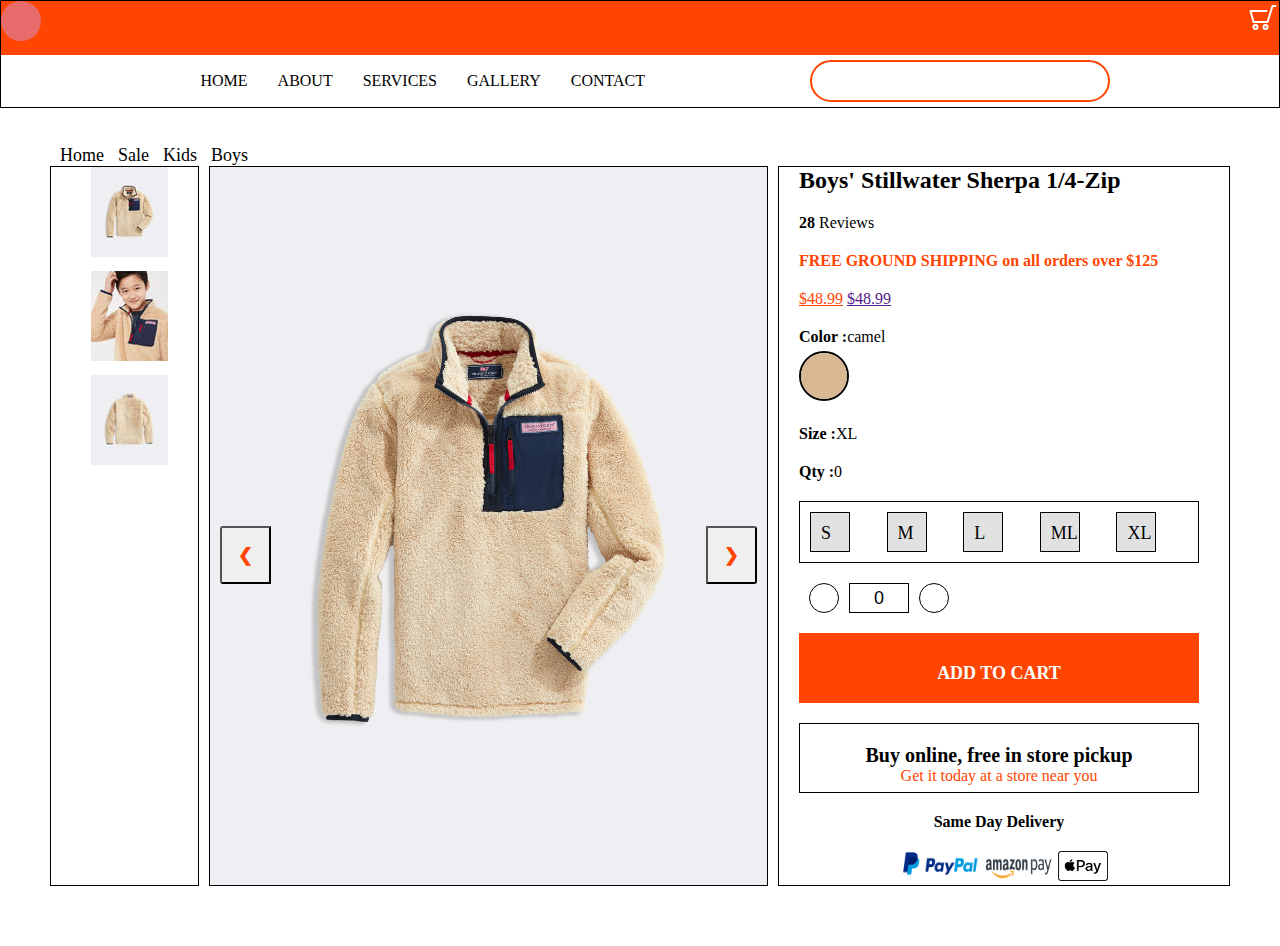
==== index.html @ 54a13995 "first commit" ====
<!DOCTYPE html>
<html lang="en">
<head>
    <meta charset="UTF-8">
    <meta http-equiv="X-UA-Compatible" content="IE=edge">
    <meta name="viewport" content="width=device-width, initial-scale=1.0">
    <title>Product Catalog</title>
    <link rel="stylesheet" href="style.css">
    <link rel="stylesheet" href="https://use.fontawesome.com/releases/v5.15.2/css/all.css" integrity="sha384-vSIIfh2YWi9wW0r9iZe7RJPrKwp6bG+s9QZMoITbCckVJqGCCRhc+ccxNcdpHuYu" crossorigin="anonymous">
   
   
</head>
<body>
   <section id="nav-bar">
     <header id="nav-header">
		<div id="logo"><img src="Images/cd-logo.svg" alt="Homepage"></div>

		<!-- <div id="cd-hamburger-menu"><a class="cd-img-replace" href="#0"><img src="Images/cd-hamburger-menu.svg" alt=""></a></div> -->
		<div id="cd-cart-trigger"><a class="cd-img-replace" href="#0"><img src="Images/cd-cart.svg" alt=""></a></div>
	 </header>

	 <nav id="main-nav">
		<ul>
			<li><a href="#0">Home</a></li>
			<li><a href="#0">About</a></li>
			<li><a class="current" href="#0">Services</a></li>
			<li><a href="#0">Gallery</a></li>
            <li><a href="#0">Contact</a></li>
           
        </ul>
         <div class="searchBox"><input type="search"></div>
	 </nav>

    </section>

    <div class="discount-popup-box">
        <div class="empty-box"></div>
        <div class="dicount-inner">
            <p>Get a discount of 50%</p>
            <input type="text">
            <input type="text">
            <button type="submit"></button>
        </div>

    </div>
  
    <section class="mainContainer">
        <div id="product-nav">
            <a href="">Home</a>
            <a href="">Sale</a>
            <a href="">Kids</a>
            <a href="">Boys</a>
        </div>
        <div class="productContainer">
            <div class="thumbBox Boxes">
                <div id="thumbImagesBox">
                    <img id="thumb-image-1" src="Images/thumb-image1.jpg" alt=""><br>
                    <img id="thumb-image-2" src="Images/thumb-image2.jpg" alt=""><br>
                    <img id="thumb-image-3" src="Images/thumb-image3.jpg" alt="">
                </div>
              
            </div>
            <div class="productBox Boxes">
                <img id=image-1" class="slides" src="Images/product-image1.jpg" alt="">
                <img id=image-2" class="slides" src="Images/product-image2.jpg" alt="">
                <img id=image-3" class="slides" src="Images/product-image3.jpg" alt="">
                <button class="left" onclick="prev(-1)">❮</button>  
                <button class="right" onclick="next(1)">❯</button>  
                
            </div>
            <div class="detailsBox Boxes">
                <h2 id="item-name">Boys' Stillwater Sherpa 1/4-Zip</h2>
                <div class="box-margin">
                    <a href=""><i class="fas fa-star"></i></a>
                    <a href=""><i class="fas fa-star"></i></a>
                    <a href=""><i class="fas fa-star"></i></a>
                    <a href=""><i class="fas fa-star"></i></a>
                    <a href=""><i class="fas fa-star-half-alt"></i></a>
                    <span><b>28</b> Reviews</span>
                </div>
                <div class="box-margin">
                    <h4  class="textColor1">FREE GROUND SHIPPING <span>on all orders over $125</span></h4>
                </div>
                <div class="box-margin">  
                    <p>
                        <a id="price" class="price textColor1" href="" >$48.99</a>
                        <a class="price" href="">$48.99</a>
                    </p>
                    
                </div>
                <div id="pdtColorInfo" class="box-margin">
                   
                    <p><b>Color :</b><span>camel</span></p>
                    <div id="showColor">
                        <img src="Images/color.jpg" alt="">
                    </div>
                </div>
              
                <div class="box-margin">
                    <p><b>Size :</b><span id="size">XL</span></p>
                </div>
                <div class="box-margin">
                    <p><b>Qty :</b><span id="qty">0</span></p>
                </div>


                <div id="selectSizeBox" class="box-margin">
                    <div id="size-1" class="size">S</div>
                    <div id="size-2" class="size">M</div>
                    <div id="size-3" class="size">L</div>
                    <div id="size-4" class="size">ML</div>
                    <div id="size-5" class="size">XL</div>
                  
                </div>

               <div class="itemNoSelectBox box-margin" >
                   <div id="reduce-no" class="item-increase"><span class="qty-btn"><i  class="fas fa-minus"></i></span></div>
                   <div  class="item-no"><input id="quantity" type="text" value="1"></div>
                   <div id="increase-no"  class="item-increase" > <span class="qty-btn" ><i class="fas fa-plus"></i></span></div>
                  
               </div>
               <div id="addToCartBox" class="storeBox box-margin">
                   <a>add to cart</a>
               </div>
                <div id="buyBox" class="storeBox box-margin">
                   <a href="">Buy online, free in store pickup</a><br>
                   <a href="">Get it today at a store near you</a>
                </div>
               <div id="pdtDelivery" class="box-margin payment">
                   <p><span><i class="fas fa-cart-plus"></i><strong>Same Day Delivery</strong></p>
                </div>

                <div id="pdtPaymentOptions" class="box-margin">
                  <p class="payment-accept payment">
                      <img class="payment-accept-logo" src="Images/pay-paypal.png" alt="paypal">
                      <img class="payment-accept-logo" src="Images/pay-amazon.png" alt="amazon">
                      <img  class="payment-accept-logo" src="Images/pay-applepay.png" alt="apple">
                  </p>
                  <!-- <p class="after-paymsg payment">
                      <span>or payments of $ 12.25 by</span>
                      <span ><img class="afterpay-logo" src="Images/afterpay-image.svg" alt=""></span>
                  </p>

               
                      <p class="paymentOptions-list box-margin payment" >
                          <a href=""><i class="fas fa-gift"></i>Gift Options</a>
                          <a href=""><i class="far fa-heart"></i>Add to Wishlist</a>
                      </p>
                  -->

                </div>

            </div>
        </div>
        <!-- CartBox -->
         <div id="cartBox" >
            <div id="cartBox-inner">
                <div class="cart-heading"><p>Items added to Cart<span id="close-btn">&times</span></p></div>
                <div class="cart-wrapper">
                    <div class="cart-inner"><img id="cart-item-image" src="Images/product-image1.jpg" alt=""></div>
                    <div class="cart-inner">
                        <div class="box-margin">
                            <h4  class="textColor1">Boys' Stillwater Sherpa 1/4-Zip</h4>
                        </div>
                        <div class=" cart-item-info box-margin">  
                            <p class="box-margin">
                                <span class="textColor1">$48.99</span> <span>$48.99</span>
                            </p>
    
                            <p class="box-margin">
                                <span  class="textColor1">Qty: </span> <span >1</span>
                            </p>
                            <p >
                                <span class="textColor1">$391.92</span>
                            </p>
                            
                        </div>
                    </div>
                </div>
                <div class="cart-total-wrapper">
                    <div class="cart-total-inner"><p class="total">Cart Subtotal:<span id="cart-amount">$39.92</span></p></div>
                      <div div class="progress-box"><div class="progress"></div></div>
                    <p class="textColor1">You qualify for Free Shipping</p>
                </div>
    
                <div id="checkout-box" class="storeBox box-margin">
                    <a id="checkout" href="checkoutpage.html">checkout</a>
                </div>
                 <div id="continue-shop-box" class="storeBox box-margin">
                    <a href="#">continue shopping</a>
                 
                 </div>
            </div>
           
            
        </div> 
    </section>
    <script src="jquery-3.6.0.min.js"></script>
  <script type="text/javascript" src="script.js"></script>
  <script src="jquery-script.js"></script>

 
</body>
</html>
---- style.css ----
* {
    padding: 0;
    margin: 0;
    box-sizing: border-box;
}





.discount-popup-box{
    visibility: hidden;
}


#nav-bar{
    border:1px solid black;
    /* padding:0 0 10px 0; */
}

#nav-header{
    display:flex;
    justify-content: space-between;
    padding-bottom:10px;
   background-color:orangered;
    
}

#main-nav{
    padding:5px;
    display: flex;
    justify-content: space-evenly;
}



#main-nav ul{
    display:flex;
    align-items: center;
    justify-content:center;
}


#main-nav ul li{
    list-style:none;
}


#main-nav ul li a{
   text-decoration:none;
   text-transform: uppercase;
   padding-left:30px;
   color:black;
}



#main-nav ul li a:hover{
    color:orangered;
 }

.searchBox{
    border:2px solid orangered;
    border-radius:25px;
    padding:10px;
    width:300px;
    height:70%;

    
}

.searchBox input{
   border:none;
   font-size:16px;
   width:100%;
   height:auto;
   outline:none;
 
}



.productContainer {
    display: grid;
    grid-template-columns: 1fr 4fr 3fr;
    column-gap: 10px;
    margin: 0 50px 20px 50px;
   

}

#product-nav {
    margin: 0 50px 0 50px;
}

#product-nav a {
    padding-left: 10px;
    text-decoration: none;
    font-size: 18px;
    color: black;
}

.productContainer .Boxes {
    border: 1px solid black;
    margin-bottom: 40px;
}

.thumbBox {
    padding: 0 30px;
}

#thumbImagesBox {
    margin-left: 10px;
}

#thumbImagesBox img:not(:last-child) {
    margin-bottom: 10px;
}

.productBox {
    /* max-width: 1000px; */
    position: relative;

}

.productBox img {

    width: 100%;
    height: 100%;
    display: none;
}


.left,
.right {
    cursor: pointer;
    position: absolute;
    top: 50%;
    width: auto;
    padding: 16px;
    color:orangered;
    font-weight: bold;
    font-size: 18px;
    transition: 0.6s ease;

}


.left {
    left: 10px;
    border-radius: 3px 0 0 3px;
}

.right {
    right: 10px;
    border-radius: 0 3px 3px 0;
}

.left:hover,
.right:hover {
    background-color: rgba(115, 115, 115, 0.8);
}

.detailsBox {
    padding-right: 30px;
    padding-left: 20px;

}

.box-margin {
    margin-top: 20px;
}

.textColor1 {
    color: orangered;
}



#showColor img{
    margin-top: 5px;
    border: 2px solid black;
    width: 50px;
    height:50px;
    border-radius:50%;
}

#selectSizeBox {
    display: grid;
    grid-template-columns: repeat(5, 1fr);
    grid-gap: 5px;
    border: 1px solid black;
    padding: 10px;

}

#selectSizeBox .size {
    border: 1px solid black;
    width: 40px;
    height: 40px;
    padding: 10px;
    font-size: 18px;
    background-color:#e1e1e1;
    color:black;
    cursor: pointer;
}

.itemNoSelectBox {

    display: flex;

}



.item-increase {
    border-radius: 50px;
    border: 1px solid black;
    width: 30px;
    height: 30px;
    margin-left: 10px;
    padding: 7px;
    cursor: pointer;

}

.item-increase .qty-btn {
    text-align: center;
    color:orangered;
    font-size: 12px;
}

.item-no {

    /* padding:5px 22px; */
    margin-left: 10px;

}

.item-no input {
    text-align: center;
    border: 1px solid black;
    outline: none;
    width: 60px;
    height: 30px;
    color: black;
    font-size: 18px;

}

.storeBox {

    width: 400px;
    height: 70px;
    padding: 30px;
    text-align: center;
}


#addToCartBox {
    background-color: orangered;
    cursor: pointer;
}

#addToCartBox a {

    color: white;
    font-weight: bold;
    font-size: 18px;
    text-decoration: none;
    text-transform: uppercase;
    
}

#buyBox {
    padding: 20px;
    border: 1px solid black;
   
}

#buyBox a:first-child {
   
    text-decoration: none;
    font-weight: bold;
    font-size: 20px;
    color:black;

}


#buyBox a:last-child {
    color:orangered;
    text-decoration: none;
}


.payment-accept {
    text-align: center;
    padding-left: 10px;
}

.payment-accept-logo {
    width: 30px;
    height: 30px;

}

.payment-accept-logo:nth-child(1) {
    width: 80px;
}

.payment-accept-logo:nth-child(2) {
    width: 70px;
}


.payment-accept-logo:nth-child(3) {
    width: 50px;
}

.payment {
    text-align: center;
}

.afterpay-logo {
    width: 70px;
    height: 25px;
}

.paymentOptions-list a {
    padding-left: 10px;
    text-decoration: none;
    font-size: 18px;
    color: black;
}


/* cart-pop-up styling */

#cartBox {
    
    width: 420px;
    height: 650px;
    padding:0 10px 10px 10px;
    position: absolute;
    top: 0;
    right: 0;
    z-index: 100;
    background-color: white;
    visibility: hidden;
    border:1px solid rgba(185, 184, 184, 0.897);
}

#close-btn{
    padding-left:120px;
    font-weight:bold;
    font-size:24px;
    cursor: pointer;
   
}


#close-btn:hover{
  
   color:black;
   transform: scale(40px);
}



.cart-heading {
    background-color: orangered;
    text-align: center;
    font-size: 18px;
    height:50px;
    padding:12px 0;
    color: white;
}

.cart-wrapper {
    display: grid;
    grid-template-columns: 3fr 3fr;
    grid-template-rows: 250px;
    /* margin: 10px; */
    padding-bottom: 10px;
    column-gap: 10px;
    border-bottom: 1px solid orangered;
}

.cart-inner {
    border: 1px solid black;
}

.cart-inner #cart-item-image {
    width: 100%;
    height: 100%;
}

.cart-total-wrapper {
    padding-bottom: 10px;
    border-bottom: 1px solid orangered;
}

.progress-box{
    width:100%;
    background-color:white;
    border-radius: 20px;
    border:1px solid black;
    margin: 10px 0 5px 0;
}

.progress {
    background-color: limegreen;
    width:40%;
    height: 8px;
  
    border-radius: 20px;
}

.cart-total-inner .total {

    font-size: 18px;
}

#cart-amount {
    padding-left: 160px;
}


#checkout-box {
    background-color:limegreen;
}


#checkout-box a {

    color: white;
    font-weight: bold;
    font-size: 18px;
    text-decoration: none;
    text-transform: uppercase;
}



#continue-shop-box {
    padding: 20px;
    border: 1px solid black;
}


#continue-shop-box a {
    color: black;
    text-decoration: none;
    text-transform: uppercase;
    font-weight: bold;
    font-size: 16px;
}


/* media query */

@media screen and (max-width: 830px) {
    .productContainer {
        grid-template-columns: 1fr;
    }
}
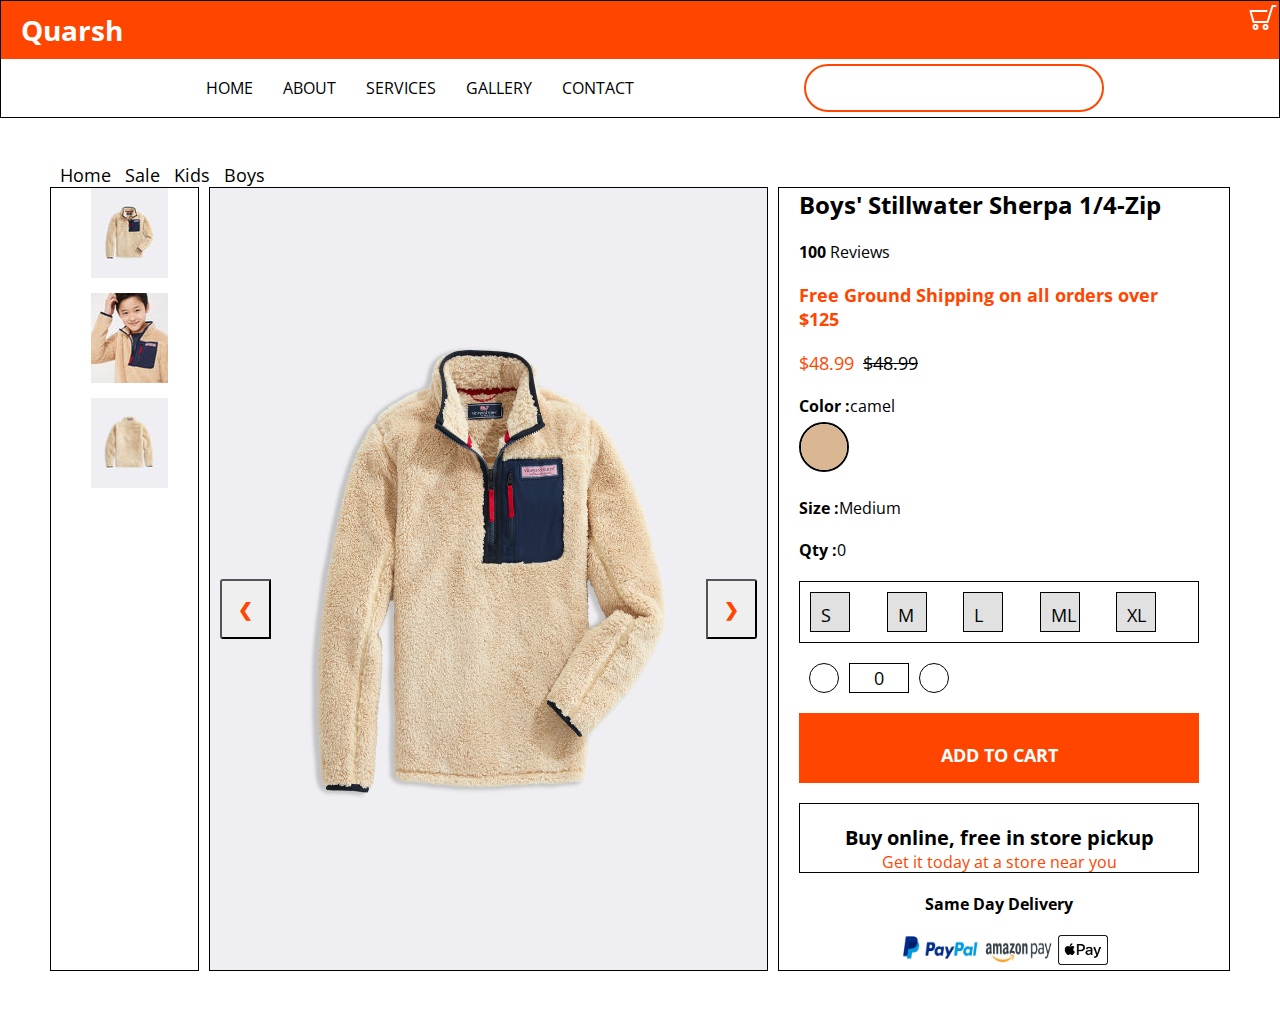
==== commit 4c1c3e76: "modification of stylesheets" ====
--- a/index.html
+++ b/index.html
@@ -7,13 +7,14 @@
     <title>Product Catalog</title>
     <link rel="stylesheet" href="style.css">
     <link rel="stylesheet" href="https://use.fontawesome.com/releases/v5.15.2/css/all.css" integrity="sha384-vSIIfh2YWi9wW0r9iZe7RJPrKwp6bG+s9QZMoITbCckVJqGCCRhc+ccxNcdpHuYu" crossorigin="anonymous">
-   
+    <link rel="preconnect" href="https://fonts.gstatic.com">
+    <link href="https://fonts.googleapis.com/css2?family=Open+Sans&display=swap" rel="stylesheet">
    
 </head>
 <body>
    <section id="nav-bar">
      <header id="nav-header">
-		<div id="logo"><img src="Images/cd-logo.svg" alt="Homepage"></div>
+		<div id="home-logo">Quarsh</div>
 
 		<!-- <div id="cd-hamburger-menu"><a class="cd-img-replace" href="#0"><img src="Images/cd-hamburger-menu.svg" alt=""></a></div> -->
 		<div id="cd-cart-trigger"><a class="cd-img-replace" href="#0"><img src="Images/cd-cart.svg" alt=""></a></div>
@@ -21,14 +22,14 @@
 
 	 <nav id="main-nav">
 		<ul>
-			<li><a href="#0">Home</a></li>
+			<li><a href="index.html">Home</a></li>
 			<li><a href="#0">About</a></li>
 			<li><a class="current" href="#0">Services</a></li>
 			<li><a href="#0">Gallery</a></li>
             <li><a href="#0">Contact</a></li>
            
         </ul>
-         <div class="searchBox"><input type="search"></div>
+         <div class="searchBox"><input type="search"><span id="search-btn"><i  class="fa fa-search"></i></span></div>
 	 </nav>
 
     </section>
@@ -71,20 +72,20 @@
             <div class="detailsBox Boxes">
                 <h2 id="item-name">Boys' Stillwater Sherpa 1/4-Zip</h2>
                 <div class="box-margin">
-                    <a href=""><i class="fas fa-star"></i></a>
-                    <a href=""><i class="fas fa-star"></i></a>
-                    <a href=""><i class="fas fa-star"></i></a>
-                    <a href=""><i class="fas fa-star"></i></a>
-                    <a href=""><i class="fas fa-star-half-alt"></i></a>
-                    <span><b>28</b> Reviews</span>
-                </div>
-                <div class="box-margin">
-                    <h4  class="textColor1">FREE GROUND SHIPPING <span>on all orders over $125</span></h4>
+                    <a class="review"><i class="fas fa-star"></i></a>
+                    <a class="review"><i class="fas fa-star"></i></a>
+                    <a class="review"><i class="fas fa-star"></i></a>
+                    <a class="review"><i class="fas fa-star"></i></a>
+                    <a class="review"><i class="fas fa-star-half-alt"></i></a>
+                    <span><b>100</b> Reviews</span>
+                </div>
+                <div class="box-margin">
+                    <h4  class="textColor1">Free Ground Shipping <span>on all orders over $125</span></h4>
                 </div>
                 <div class="box-margin">  
                     <p>
-                        <a id="price" class="price textColor1" href="" >$48.99</a>
-                        <a class="price" href="">$48.99</a>
+                        <span id="price" class="price textColor1" >$48.99</span>
+                        <span class="prev-price" class="price" >$48.99</span>
                     </p>
                     
                 </div>
@@ -97,7 +98,7 @@
                 </div>
               
                 <div class="box-margin">
-                    <p><b>Size :</b><span id="size">XL</span></p>
+                    <p><b>Size :</b><span id="size">Medium</span></p>
                 </div>
                 <div class="box-margin">
                     <p><b>Qty :</b><span id="qty">0</span></p>
@@ -164,14 +165,14 @@
                         </div>
                         <div class=" cart-item-info box-margin">  
                             <p class="box-margin">
-                                <span class="textColor1">$48.99</span> <span>$48.99</span>
+                                <span class="textColor1">$48.99</span> <span class="prev-price">$48.99</span>
                             </p>
     
                             <p class="box-margin">
-                                <span  class="textColor1">Qty: </span> <span >1</span>
+                                <span  class="textColor1">Qty: </span> <span class="qty" >1</span>
                             </p>
                             <p >
-                                <span class="textColor1">$391.92</span>
+                                <span class="textColor1">$210.92</span>
                             </p>
                             
                         </div>
--- a/style.css
+++ b/style.css
@@ -2,6 +2,7 @@
     padding: 0;
     margin: 0;
     box-sizing: border-box;
+    font-family: 'Open Sans', sans-serif;
 }
 
 
@@ -16,6 +17,15 @@
 #nav-bar{
     border:1px solid black;
     /* padding:0 0 10px 0; */
+}
+
+#home-logo{
+    font-weight:bold;
+    padding-left:20px;
+    padding-top:10px;
+    font-size:28px;
+    color:white;
+
 }
 
 #nav-header{
@@ -72,10 +82,17 @@
 .searchBox input{
    border:none;
    font-size:16px;
-   width:100%;
+   width:90%;
    height:auto;
    outline:none;
  
+}
+
+#search-btn{
+    font-size:18px;
+    color:orangered;
+    line-height:auto;
+    cursor:pointer;
 }
 
 
@@ -171,8 +188,19 @@
     margin-top: 20px;
 }
 
+.review{
+    color:gold;
+}
+
 .textColor1 {
     color: orangered;
+    font-size:18px;
+}
+
+.prev-price{
+    text-decoration:line-through;
+    font-size:18px;
+    padding-left:5px;
 }
 
 
@@ -349,6 +377,7 @@
     background-color: white;
     visibility: hidden;
     border:1px solid rgba(185, 184, 184, 0.897);
+    box-shadow:5px 0px 20px 0px #888888;
 }
 
 #close-btn{
